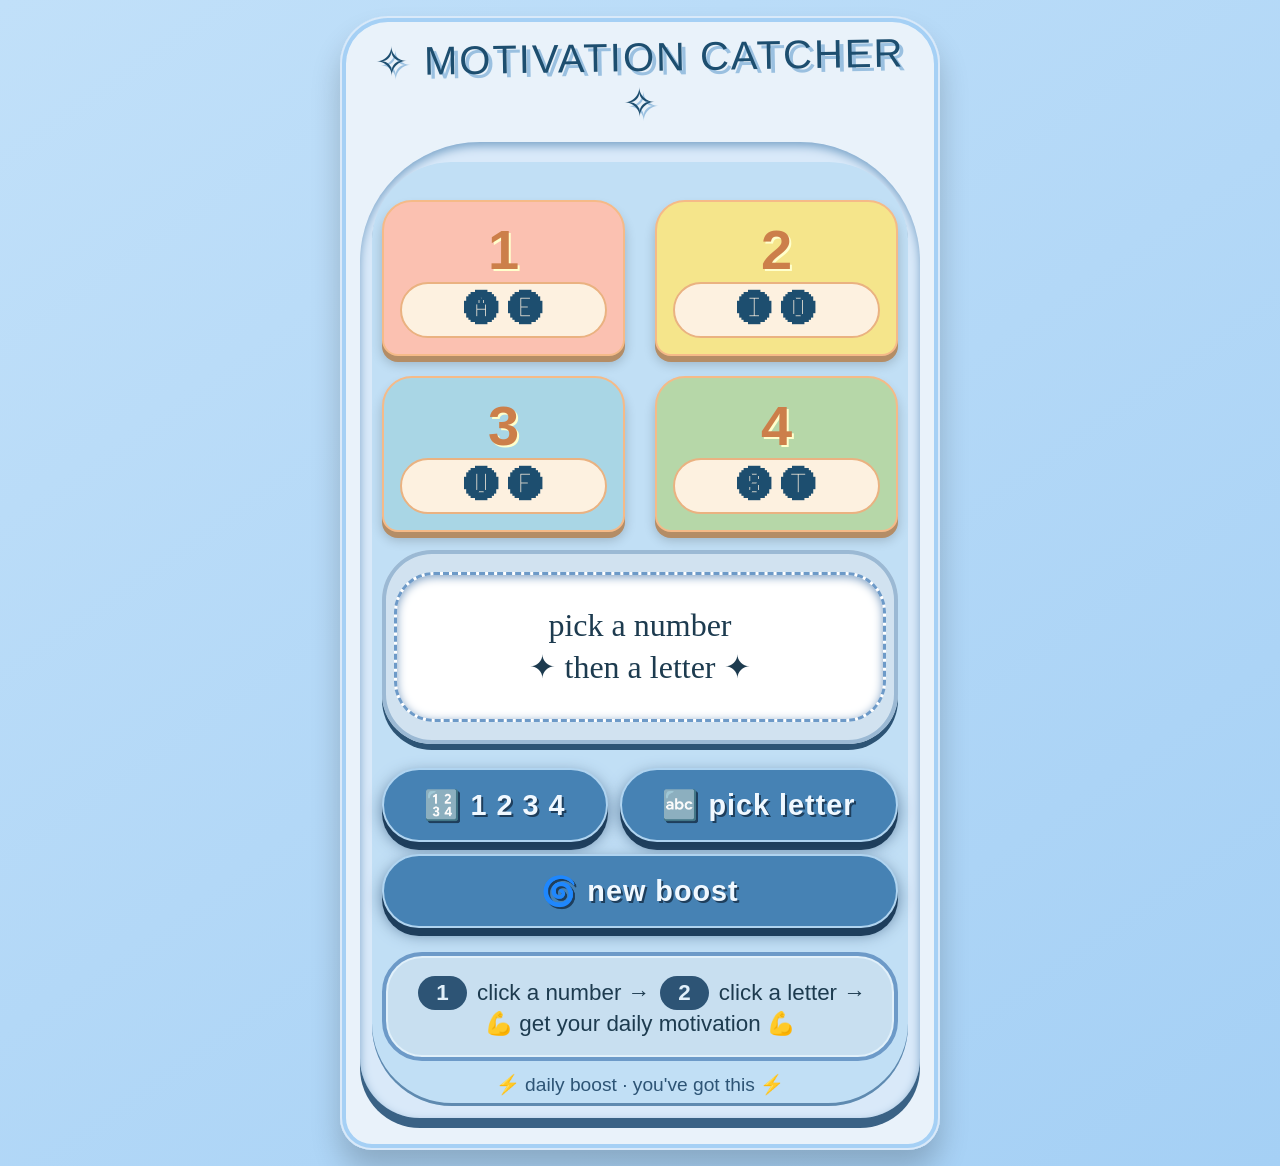
==== three/index.html @ 21572b83 "xx" ====
<!DOCTYPE html>
<html lang="en">
<head>
    <meta charset="UTF-8">
    <meta name="viewport" content="width=device-width, initial-scale=1.0">
    <title>motivation catcher · daily boost</title>
    <style>
        * {
            box-sizing: border-box;
            margin: 0;
            user-select: none;
        }

        body {
            background: linear-gradient(145deg, #c1e0f9 0%, #a5d0f5 100%);
            min-height: 100vh;
            display: flex;
            justify-content: center;
            align-items: center;
            font-family: 'Segoe UI', 'Comic Sans MS', 'Chalkboard SE', cursive, sans-serif;
            margin: 0;
            padding: 16px;
        }

        .game-container {
            background: #e9f2fa;
            border-radius: 48px 48px 32px 32px;
            box-shadow: 0 20px 30px rgba(0,0,0,0.2), inset 0 0 0 2px #d9e9f9, inset 0 0 0 6px #a5d0f5;
            padding: 28px 20px 32px 20px;
            max-width: 600px;
            width: 100%;
        }

        h1 {
            text-align: center;
            font-size: 2.5rem;
            font-weight: 500;
            letter-spacing: 2px;
            color: #1d4e6f;
            text-shadow: 4px 4px 0 #9ac0e0;
            margin-top: -10px;
            margin-bottom: 16px;
            word-break: break-word;
            transform: rotate(-1deg);
        }

        .fortune-paper {
            background: #d9e9f9;
            border-radius: 120px 120px 60px 60px;
            padding: 20px 12px 12px 12px;
            box-shadow: inset 0 4px 10px #7ca5c9, 0 10px 0 #3a6285;
        }

        .picker-zone {
            background: #c1dff5;
            border-radius: 80px;
            padding: 18px 10px 10px 10px;
            box-shadow: inset 0 -3px 0 #5f8ab0;
        }

        .fold-grid {
            display: flex;
            flex-wrap: wrap;
            justify-content: center;
            gap: 20px 30px;
            margin: 20px 0 18px;
        }

        .color-flap {
            background: #ffe7c4;
            border-radius: 30px 30px 16px 16px;
            padding: 20px 16px 16px;
            flex: 1 1 180px;
            min-width: 150px;
            box-shadow: 0 6px 0 #b48d66, 0 8px 12px rgba(0,0,0,0.2);
            transition: all 0.1s ease;
            border: 2px solid #f5ba88;
        }

        .flap-number {
            font-size: 3.5rem;
            line-height: 1;
            font-weight: 700;
            color: #cc7f4a;
            text-align: center;
            text-shadow: 2px 2px 0 #ffc;
            margin-bottom: 4px;
        }

        .flap-letters {
            display: flex;
            justify-content: center;
            gap: 16px;
            font-size: 2.2rem;
            font-weight: 600;
            color: #1d4e6f;
            background: #fdf1e0;
            border-radius: 60px;
            padding: 6px 10px;
            border: 2px solid #eab281;
        }

        .fortune-screen {
            background: #d1e2f0;
            border-radius: 50px;
            padding: 22px 12px;
            margin: 12px 0 24px;
            box-shadow: inset 0 0 0 4px #9bb9d4, 0 6px 0 #2d5475;
        }

        .fortune-message {
            background: white;
            font-size: 2rem;
            padding: 26px 16px;
            text-align: center;
            border-radius: 40px;
            color: #1d3b4f;
            box-shadow: inset 0 2px 10px #7c9ec2;
            border: 3px dashed #6d9ac8;
            word-break: break-word;
            min-height: 150px;
            display: flex;
            align-items: center;
            justify-content: center;
            line-height: 1.3;
            font-family: 'Kalam', 'Comic Sans MS', cursive;
        }

        .action-panel {
            display: flex;
            flex-wrap: wrap;
            justify-content: center;
            gap: 12px;
            margin: 16px 0 8px;
        }

        button {
            background: #4682b4;
            border: none;
            font-size: 1.8rem;
            font-weight: bold;
            padding: 18px 28px;
            border-radius: 60px;
            color: #f0f8ff;
            text-shadow: 2px 2px 0 #1e3e5c;
            box-shadow: 0 8px 0 #1e3e5c, 0 6px 16px #5f7f9f;
            cursor: pointer;
            transition: 0.06s linear;
            font-family: inherit;
            letter-spacing: 1px;
            flex: 1 1 auto;
            min-width: 160px;
            border: 2px solid #b0d4f0;
        }

        button:active {
            transform: translateY(6px);
            box-shadow: 0 2px 0 #1e3e5c, 0 6px 16px #5f7f9f;
        }

        .instructions {
            background: #c8dff0;
            border-radius: 40px;
            padding: 20px 16px;
            margin-top: 24px;
            font-size: 1.4rem;
            text-align: center;
            color: #1d3b4f;
            border: 4px solid #6d9ac8;
            box-shadow: inset 0 0 0 2px #e1f0fa;
        }

        .instructions span {
            background: #2d5475;
            color: #e1f0fa;
            padding: 4px 18px;
            border-radius: 60px;
            margin: 0 4px;
            font-weight: 600;
            display: inline-block;
        }

        .credit {
            text-align: center;
            margin-top: 12px;
            color: #2d5475;
            font-size: 1.2rem;
        }
    </style>
</head>
<body>
<div class="game-container">
    <h1>✧ MOTIVATION CATCHER ✧</h1>
    <div class="fortune-paper">
        <div class="picker-zone">
            <!-- the four coloured flaps -->
            <div class="fold-grid">
                <!-- flap 1 : red / north -->
                <div class="color-flap" style="background: #fbc1b1;">
                    <div class="flap-number">1</div>
                    <div class="flap-letters">🅐 🅔</div>
                </div>
                <!-- flap 2 : yellow / west -->
                <div class="color-flap" style="background: #f5e58b;">
                    <div class="flap-number">2</div>
                    <div class="flap-letters">🅘 🅞</div>
                </div>
                <!-- flap 3 : blue / south -->
                <div class="color-flap" style="background: #a9d6e5;">
                    <div class="flap-number">3</div>
                    <div class="flap-letters">🅤 🅕</div>
                </div>
                <!-- flap 4 : green / east -->
                <div class="color-flap" style="background: #b6d7a8;">
                    <div class="flap-number">4</div>
                    <div class="flap-letters">🅢 🅣</div>
                </div>
            </div>

            <!-- MOTIVATION DISPLAY -->
            <div class="fortune-screen">
                <div class="fortune-message" id="motivationText">
                    pick a number<br>✦ then a letter ✦
                </div>
            </div>

            <!-- BUTTON PANEL -->
            <div class="action-panel">
                <button id="chooseNumberBtn">🔢 1 2 3 4</button>
                <button id="chooseLetterBtn">🔤 pick letter</button>
                <button id="resetBtn">🌀 new boost</button>
            </div>

            <div class="instructions">
                <span>1</span> click a number → <span>2</span> click a letter →<br>
                💪 get your daily motivation 💪
            </div>
            <div class="credit">
                ⚡ daily boost · you've got this ⚡
            </div>
        </div>
    </div>
</div>

<script>
    (function() {
        // ----- MOTIVATIONAL QUOTES (eight powerful thoughts) -----
        const MOTIVATIONS = [
            "💪 YOU ARE STRONGER THAN YOU THINK 💪",
            "✨ TODAY IS FULL OF POSSIBILITIES ✨", 
            "🌟 BELIEVE YOU CAN AND YOU'RE HALFWAY THERE 🌟",
            "💖 YOU DESERVE GOOD THINGS TODAY 💖",
            "🌙 EVERY EXPERT WAS ONCE A BEGINNER 🌙",
            "⭐ YOUR POTENTIAL IS LIMITLESS ⭐",
            "🎉 PROGRESS > PERFECTION 🎉",
            "🍭 YOU ARE ENOUGH, JUST AS YOU ARE 🍭"
        ];

        // mapping flap number -> array of two letters
        const FLAP_LETTERS = {
            1: ['A', 'E'],
            2: ['I', 'O'],
            3: ['U', 'F'],
            4: ['S', 'T']
        };

        // ---------- state ----------
        let phase = 'number';            
        let selectedNumber = null;        
        let selectedLetter = null;        

        // DOM elements
        const motivationDiv = document.getElementById('motivationText');
        const numberBtn = document.getElementById('chooseNumberBtn');
        const letterBtn = document.getElementById('chooseLetterBtn');
        const resetBtn = document.getElementById('resetBtn');
        const flaps = document.querySelectorAll('.color-flap');

        // helper: clear any highlight from flaps
        function clearFlapHighlights() {
            flaps.forEach(flap => {
                flap.style.boxShadow = '0 6px 0 #b48d66, 0 8px 12px rgba(0,0,0,0.2)';
                flap.style.border = '2px solid #f5ba88';
            });
        }

        // highlight a specific flap by number
        function highlightFlap(number) {
            clearFlapHighlights();
            if (number >= 1 && number <= 4) {
                const target = flaps[number - 1];
                target.style.boxShadow = '0 0 0 4px #fdb, 0 6px 0 #b48d66, 0 8px 12px black';
                target.style.border = '3px solid #ff7f4f';
            }
        }

        // reset entire game
        function resetGame() {
            phase = 'number';
            selectedNumber = null;
            selectedLetter = null;
            clearFlapHighlights();
            motivationDiv.innerHTML = 'pick a number<br>✦ then a letter ✦';
        }

        // call when number is chosen
        function chooseNumber(num) {
            if (num < 1 || num > 4) return;
            selectedNumber = num;
            selectedLetter = null;
            phase = 'letter';
            highlightFlap(num);
            motivationDiv.innerHTML = `number ${num} · now pick a letter<br>➥ ${FLAP_LETTERS[num][0]}  or  ${FLAP_LETTERS[num][1]}`;
        }

        // pick a letter and show motivation
        function pickLetter(letter) {
            if (phase !== 'letter') {
                motivationDiv.innerHTML = 'first pick a number (click 1️⃣2️⃣3️⃣4️⃣)';
                return false;
            }
            if (selectedNumber === null) {
                phase = 'number';
                motivationDiv.innerHTML = 'pick a number first';
                return false;
            }

            const validLetters = FLAP_LETTERS[selectedNumber];
            if (!validLetters.includes(letter)) {
                motivationDiv.innerHTML = `🤔 pick ${validLetters[0]} or ${validLetters[1]}`;
                return false;
            }

            // valid letter chosen
            selectedLetter = letter;

            // generate motivation based on number + letter
            let letterIndex = (validLetters[0] === letter) ? 0 : 1;
            let motivationIdx = (selectedNumber - 1) * 2 + letterIndex;

            const finalMotivation = MOTIVATIONS[motivationIdx];

            // display motivation
            motivationDiv.innerHTML = `💫 ${finalMotivation} 💫`;
            phase = 'reveal';
            highlightFlap(selectedNumber);
            return true;
        }

        // number button - cycles through numbers
        numberBtn.addEventListener('click', () => {
            let nextNum;
            if (selectedNumber === null) {
                nextNum = 1;
            } else {
                nextNum = (selectedNumber % 4) + 1;
            }
            chooseNumber(nextNum);
        });

        // letter button - cycles through the two letters
        letterBtn.addEventListener('click', () => {
            if (phase !== 'letter' || selectedNumber === null) {
                motivationDiv.innerHTML = '❗ first choose a number (click 1️⃣2️⃣3️⃣4️⃣)';
                return;
            }

            const letters = FLAP_LETTERS[selectedNumber];
            
            if (phase === 'letter' && selectedLetter === null) {
                // pick first letter
                pickLetter(letters[0]);
            } 
            else if (phase === 'letter' && selectedLetter !== null) {
                // toggle between the two letters
                let nextLetter = (selectedLetter === letters[0]) ? letters[1] : letters[0];
                pickLetter(nextLetter);
            } 
            else if (phase === 'reveal') {
                // go back to letter phase with same number
                if (selectedNumber) {
                    phase = 'letter';
                    selectedLetter = null;
                    highlightFlap(selectedNumber);
                    motivationDiv.innerHTML = `number ${selectedNumber} · pick letter → ${FLAP_LETTERS[selectedNumber][0]} or ${FLAP_LETTERS[selectedNumber][1]}`;
                } else {
                    resetGame();
                }
            }
        });

        // reset button
        resetBtn.addEventListener('click', resetGame);

        // click on flap to choose number
        flaps.forEach((flap, index) => {
            flap.addEventListener('click', () => {
                const num = index + 1;
                chooseNumber(num);
            });
        });

        // initialize
        resetGame();
    })();
</script>
</body>
</html>
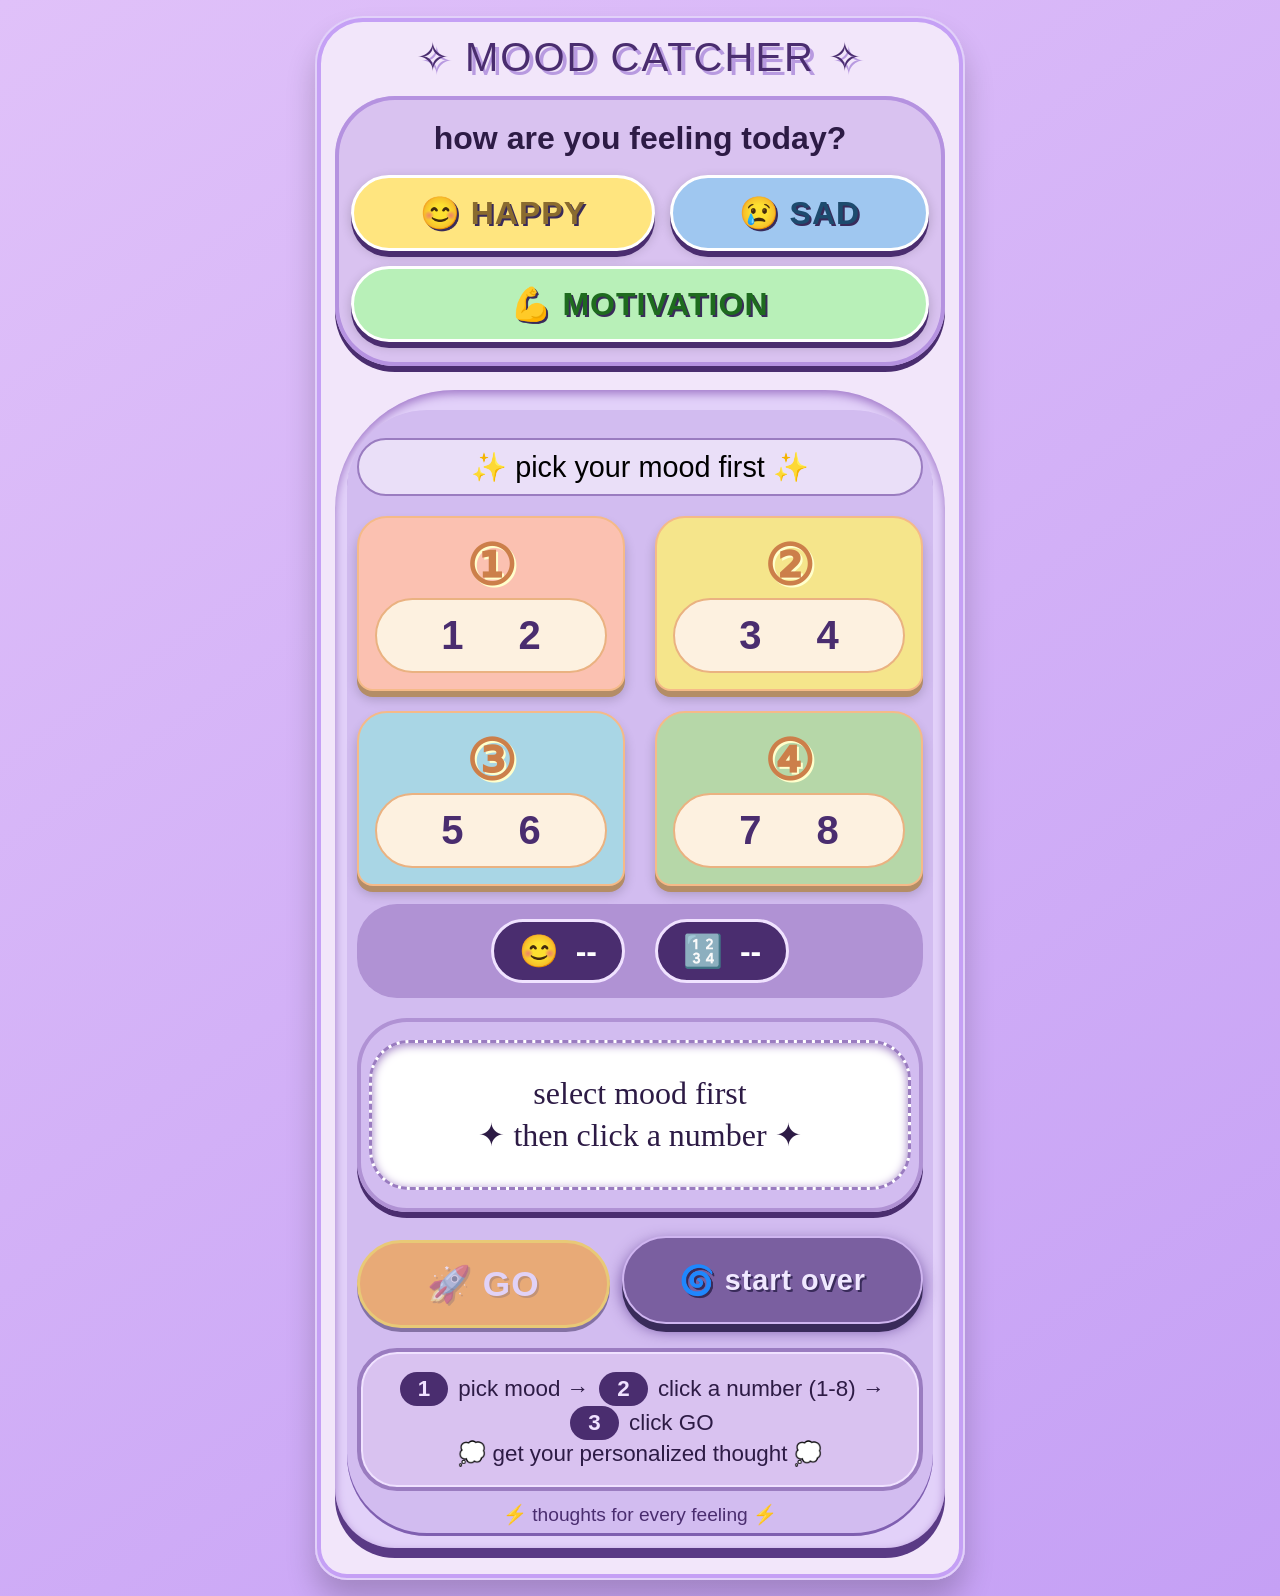
==== commit f1ac3137: "xxx" ====
--- a/three/index.html
+++ b/three/index.html
@@ -3,7 +3,7 @@
 <head>
     <meta charset="UTF-8">
     <meta name="viewport" content="width=device-width, initial-scale=1.0">
-    <title>motivation catcher · daily boost</title>
+    <title>mood catcher · thoughts for every feeling</title>
     <style>
         * {
             box-sizing: border-box;
@@ -12,7 +12,7 @@
         }
 
         body {
-            background: linear-gradient(145deg, #c1e0f9 0%, #a5d0f5 100%);
+            background: linear-gradient(145deg, #e0c1f9 0%, #c5a0f5 100%);
             min-height: 100vh;
             display: flex;
             justify-content: center;
@@ -23,11 +23,11 @@
         }
 
         .game-container {
-            background: #e9f2fa;
+            background: #f2e6fa;
             border-radius: 48px 48px 32px 32px;
-            box-shadow: 0 20px 30px rgba(0,0,0,0.2), inset 0 0 0 2px #d9e9f9, inset 0 0 0 6px #a5d0f5;
+            box-shadow: 0 20px 30px rgba(0,0,0,0.2), inset 0 0 0 2px #e2d1f9, inset 0 0 0 6px #c5a0f5;
             padding: 28px 20px 32px 20px;
-            max-width: 600px;
+            max-width: 650px;
             width: 100%;
         }
 
@@ -36,26 +36,82 @@
             font-size: 2.5rem;
             font-weight: 500;
             letter-spacing: 2px;
-            color: #1d4e6f;
-            text-shadow: 4px 4px 0 #9ac0e0;
+            color: #4a2d6f;
+            text-shadow: 4px 4px 0 #b89ae0;
             margin-top: -10px;
             margin-bottom: 16px;
             word-break: break-word;
-            transform: rotate(-1deg);
+        }
+
+        /* MOOD SELECTOR */
+        .mood-selector {
+            background: #d9c2f0;
+            border-radius: 60px;
+            padding: 24px 16px;
+            margin-bottom: 24px;
+            box-shadow: inset 0 0 0 4px #b592e0, 0 6px 0 #4a2d6f;
+        }
+
+        .mood-title {
+            font-size: 2rem;
+            text-align: center;
+            color: #2d1b45;
+            margin-bottom: 18px;
+            font-weight: 600;
+        }
+
+        .mood-buttons {
+            display: flex;
+            flex-wrap: wrap;
+            justify-content: center;
+            gap: 15px;
+        }
+
+        .mood-btn {
+            font-size: 2rem;
+            padding: 16px 28px;
+            border-radius: 60px;
+            border: none;
+            font-weight: bold;
+            cursor: pointer;
+            transition: 0.1s ease;
+            box-shadow: 0 6px 0 #4a2d6f, 0 4px 12px rgba(0,0,0,0.2);
+            flex: 1 1 auto;
+            min-width: 150px;
+            border: 3px solid white;
+        }
+
+        .mood-btn.active {
+            transform: translateY(4px);
+            box-shadow: 0 2px 0 #4a2d6f, 0 4px 12px rgba(0,0,0,0.2);
+            border: 3px solid gold;
+        }
+
+        #moodHappy {
+            background: #ffe57f;
+            color: #8a6b2f;
+        }
+        #moodSad {
+            background: #9fc7f0;
+            color: #1d4b6e;
+        }
+        #moodMotivation {
+            background: #b8f0b8;
+            color: #1e6b1e;
         }
 
         .fortune-paper {
-            background: #d9e9f9;
+            background: #e2d1f9;
             border-radius: 120px 120px 60px 60px;
             padding: 20px 12px 12px 12px;
-            box-shadow: inset 0 4px 10px #7ca5c9, 0 10px 0 #3a6285;
+            box-shadow: inset 0 4px 10px #a27ac9, 0 10px 0 #5a3a85;
         }
 
         .picker-zone {
-            background: #c1dff5;
+            background: #d2bcf0;
             border-radius: 80px;
             padding: 18px 10px 10px 10px;
-            box-shadow: inset 0 -3px 0 #5f8ab0;
+            box-shadow: inset 0 -3px 0 #7f5fb0;
         }
 
         .fold-grid {
@@ -75,6 +131,7 @@
             box-shadow: 0 6px 0 #b48d66, 0 8px 12px rgba(0,0,0,0.2);
             transition: all 0.1s ease;
             border: 2px solid #f5ba88;
+            cursor: pointer;
         }
 
         .flap-number {
@@ -87,36 +144,82 @@
             margin-bottom: 4px;
         }
 
-        .flap-letters {
+        .flap-numbers {
             display: flex;
             justify-content: center;
-            gap: 16px;
-            font-size: 2.2rem;
-            font-weight: 600;
-            color: #1d4e6f;
+            gap: 25px;
+            font-size: 2.5rem;
+            font-weight: 700;
+            color: #4a2d6f;
             background: #fdf1e0;
             border-radius: 60px;
-            padding: 6px 10px;
+            padding: 8px 16px;
             border: 2px solid #eab281;
-        }
-
-        .fortune-screen {
-            background: #d1e2f0;
+            cursor: pointer;
+        }
+
+        .flap-numbers span {
+            cursor: pointer;
+            padding: 5px 15px;
+            border-radius: 40px;
+            transition: 0.1s ease;
+        }
+
+        .flap-numbers span:hover {
+            background: #ffd966;
+            transform: scale(1.1);
+        }
+
+        .flap-numbers span.selected {
+            background: gold;
+            box-shadow: 0 0 0 3px #ff7f4f;
+        }
+
+        .selection-display {
+            background: #b092d4;
+            border-radius: 40px;
+            padding: 15px;
+            margin: 10px 0 20px;
+            display: flex;
+            justify-content: center;
+            gap: 30px;
+            font-size: 2rem;
+            color: white;
+            text-shadow: 2px 2px 0 #4a2d6f;
+            font-weight: bold;
+        }
+
+        .selection-item {
+            background: #4a2d6f;
+            padding: 10px 25px;
+            border-radius: 40px;
+            min-width: 120px;
+            text-align: center;
+            border: 3px solid #f0e2ff;
+        }
+
+        .selection-item span {
+            color: gold;
+            margin-right: 8px;
+        }
+
+        .message-screen {
+            background: #d2bcf0;
             border-radius: 50px;
             padding: 22px 12px;
             margin: 12px 0 24px;
-            box-shadow: inset 0 0 0 4px #9bb9d4, 0 6px 0 #2d5475;
-        }
-
-        .fortune-message {
+            box-shadow: inset 0 0 0 4px #b092d4, 0 6px 0 #4a2d6f;
+        }
+
+        .message-display {
             background: white;
             font-size: 2rem;
             padding: 26px 16px;
             text-align: center;
             border-radius: 40px;
-            color: #1d3b4f;
-            box-shadow: inset 0 2px 10px #7c9ec2;
-            border: 3px dashed #6d9ac8;
+            color: #2d1b45;
+            box-shadow: inset 0 2px 10px #9c7ac2;
+            border: 3px dashed #9a7cc0;
             word-break: break-word;
             min-height: 150px;
             display: flex;
@@ -135,44 +238,76 @@
         }
 
         button {
-            background: #4682b4;
+            background: #7a5fa0;
             border: none;
             font-size: 1.8rem;
             font-weight: bold;
             padding: 18px 28px;
             border-radius: 60px;
-            color: #f0f8ff;
-            text-shadow: 2px 2px 0 #1e3e5c;
-            box-shadow: 0 8px 0 #1e3e5c, 0 6px 16px #5f7f9f;
+            color: #f0e8ff;
+            text-shadow: 2px 2px 0 #392b5a;
+            box-shadow: 0 8px 0 #392b5a, 0 6px 16px #6f4f9f;
             cursor: pointer;
             transition: 0.06s linear;
             font-family: inherit;
             letter-spacing: 1px;
             flex: 1 1 auto;
             min-width: 160px;
-            border: 2px solid #b0d4f0;
+            border: 2px solid #cfb5f0;
         }
 
         button:active {
             transform: translateY(6px);
-            box-shadow: 0 2px 0 #1e3e5c, 0 6px 16px #5f7f9f;
+            box-shadow: 0 2px 0 #392b5a, 0 6px 16px #6f4f9f;
+        }
+
+        button:disabled {
+            opacity: 0.5;
+            transform: translateY(4px);
+            box-shadow: 0 4px 0 #392b5a;
+            cursor: not-allowed;
+        }
+
+        .go-button {
+            background: #ff9900;
+            text-shadow: 2px 2px 0 #b36b00;
+            box-shadow: 0 8px 0 #b36b00, 0 6px 16px #ffb347;
+            font-size: 2.2rem;
+            padding: 20px 40px;
+            min-width: 200px;
+            border: 3px solid gold;
+        }
+
+        .go-button:active {
+            transform: translateY(6px);
+            box-shadow: 0 2px 0 #b36b00, 0 6px 16px #ffb347;
+        }
+
+        .go-button.ready {
+            animation: pulse 1.5s infinite;
+        }
+
+        @keyframes pulse {
+            0% { transform: scale(1); }
+            50% { transform: scale(1.05); background: #ffb347; }
+            100% { transform: scale(1); }
         }
 
         .instructions {
-            background: #c8dff0;
+            background: #d9c2f0;
             border-radius: 40px;
             padding: 20px 16px;
             margin-top: 24px;
             font-size: 1.4rem;
             text-align: center;
-            color: #1d3b4f;
-            border: 4px solid #6d9ac8;
-            box-shadow: inset 0 0 0 2px #e1f0fa;
+            color: #2d1b45;
+            border: 4px solid #9a7cc0;
+            box-shadow: inset 0 0 0 2px #f0e2ff;
         }
 
         .instructions span {
-            background: #2d5475;
-            color: #e1f0fa;
+            background: #4a2d6f;
+            color: #f0e2ff;
             padding: 4px 18px;
             border-radius: 60px;
             margin: 0 4px;
@@ -183,60 +318,101 @@
         .credit {
             text-align: center;
             margin-top: 12px;
-            color: #2d5475;
+            color: #4a2d6f;
             font-size: 1.2rem;
+        }
+
+        .mood-indicator {
+            font-size: 1.8rem;
+            text-align: center;
+            margin: 10px 0;
+            padding: 10px;
+            background: #ffffff88;
+            border-radius: 40px;
+            border: 2px solid #9a7cc0;
         }
     </style>
 </head>
 <body>
 <div class="game-container">
-    <h1>✧ MOTIVATION CATCHER ✧</h1>
+    <h1>✧ MOOD CATCHER ✧</h1>
+    
+    <!-- MOOD SELECTOR SECTION -->
+    <div class="mood-selector">
+        <div class="mood-title">how are you feeling today?</div>
+        <div class="mood-buttons">
+            <button class="mood-btn" id="moodHappy">😊 HAPPY</button>
+            <button class="mood-btn" id="moodSad">😢 SAD</button>
+            <button class="mood-btn" id="moodMotivation">💪 MOTIVATION</button>
+        </div>
+    </div>
+
     <div class="fortune-paper">
         <div class="picker-zone">
-            <!-- the four coloured flaps -->
+            <!-- mood indicator -->
+            <div class="mood-indicator" id="moodDisplay">✨ pick your mood first ✨</div>
+
+            <!-- the four coloured flaps with numbers 1-8 (clickable) -->
             <div class="fold-grid">
-                <!-- flap 1 : red / north -->
-                <div class="color-flap" style="background: #fbc1b1;">
-                    <div class="flap-number">1</div>
-                    <div class="flap-letters">🅐 🅔</div>
+                <!-- flap 1 : red - numbers 1,2 -->
+                <div class="color-flap" style="background: #fbc1b1;" data-flap="1">
+                    <div class="flap-number">①</div>
+                    <div class="flap-numbers">
+                        <span data-number="1">1</span>
+                        <span data-number="2">2</span>
+                    </div>
                 </div>
-                <!-- flap 2 : yellow / west -->
-                <div class="color-flap" style="background: #f5e58b;">
-                    <div class="flap-number">2</div>
-                    <div class="flap-letters">🅘 🅞</div>
+                <!-- flap 2 : yellow - numbers 3,4 -->
+                <div class="color-flap" style="background: #f5e58b;" data-flap="2">
+                    <div class="flap-number">②</div>
+                    <div class="flap-numbers">
+                        <span data-number="3">3</span>
+                        <span data-number="4">4</span>
+                    </div>
                 </div>
-                <!-- flap 3 : blue / south -->
-                <div class="color-flap" style="background: #a9d6e5;">
-                    <div class="flap-number">3</div>
-                    <div class="flap-letters">🅤 🅕</div>
+                <!-- flap 3 : blue - numbers 5,6 -->
+                <div class="color-flap" style="background: #a9d6e5;" data-flap="3">
+                    <div class="flap-number">③</div>
+                    <div class="flap-numbers">
+                        <span data-number="5">5</span>
+                        <span data-number="6">6</span>
+                    </div>
                 </div>
-                <!-- flap 4 : green / east -->
-                <div class="color-flap" style="background: #b6d7a8;">
-                    <div class="flap-number">4</div>
-                    <div class="flap-letters">🅢 🅣</div>
+                <!-- flap 4 : green - numbers 7,8 -->
+                <div class="color-flap" style="background: #b6d7a8;" data-flap="4">
+                    <div class="flap-number">④</div>
+                    <div class="flap-numbers">
+                        <span data-number="7">7</span>
+                        <span data-number="8">8</span>
+                    </div>
                 </div>
             </div>
 
-            <!-- MOTIVATION DISPLAY -->
-            <div class="fortune-screen">
-                <div class="fortune-message" id="motivationText">
-                    pick a number<br>✦ then a letter ✦
+            <!-- SELECTION DISPLAY -->
+            <div class="selection-display">
+                <div class="selection-item" id="displayMood"><span>😊</span> -- </div>
+                <div class="selection-item" id="displayNumber"><span>🔢</span> -- </div>
+            </div>
+
+            <!-- MESSAGE DISPLAY -->
+            <div class="message-screen">
+                <div class="message-display" id="messageText">
+                    select mood first<br>✦ then click a number ✦
                 </div>
             </div>
 
             <!-- BUTTON PANEL -->
             <div class="action-panel">
-                <button id="chooseNumberBtn">🔢 1 2 3 4</button>
-                <button id="chooseLetterBtn">🔤 pick letter</button>
-                <button id="resetBtn">🌀 new boost</button>
+                <button id="goBtn" class="go-button" disabled>🚀 GO</button>
+                <button id="resetBtn">🌀 start over</button>
             </div>
 
             <div class="instructions">
-                <span>1</span> click a number → <span>2</span> click a letter →<br>
-                💪 get your daily motivation 💪
+                <span>1</span> pick mood → <span>2</span> click a number (1-8) → <span>3</span> click GO<br>
+                💭 get your personalized thought 💭
             </div>
             <div class="credit">
-                ⚡ daily boost · you've got this ⚡
+                ⚡ thoughts for every feeling ⚡
             </div>
         </div>
     </div>
@@ -244,161 +420,253 @@
 
 <script>
     (function() {
-        // ----- MOTIVATIONAL QUOTES (eight powerful thoughts) -----
-        const MOTIVATIONS = [
-            "💪 YOU ARE STRONGER THAN YOU THINK 💪",
-            "✨ TODAY IS FULL OF POSSIBILITIES ✨", 
-            "🌟 BELIEVE YOU CAN AND YOU'RE HALFWAY THERE 🌟",
-            "💖 YOU DESERVE GOOD THINGS TODAY 💖",
-            "🌙 EVERY EXPERT WAS ONCE A BEGINNER 🌙",
-            "⭐ YOUR POTENTIAL IS LIMITLESS ⭐",
-            "🎉 PROGRESS > PERFECTION 🎉",
-            "🍭 YOU ARE ENOUGH, JUST AS YOU ARE 🍭"
-        ];
-
-        // mapping flap number -> array of two letters
-        const FLAP_LETTERS = {
-            1: ['A', 'E'],
-            2: ['I', 'O'],
-            3: ['U', 'F'],
-            4: ['S', 'T']
+        // ----- MESSAGES FOR EACH MOOD (8 per mood) -----
+        const MESSAGES = {
+            happy: [
+                "😊 YOUR SMILE BRIGHTENS SOMEONE'S DAY",
+                "✨ THIS HAPPINESS? YOU DESERVE IT ALL",
+                "🌟 TODAY IS YOUR DAY - ENJOY EVERY MOMENT",
+                "💖 SPREAD YOUR JOY, IT'S CONTAGIOUS",
+                "🌙 HAPPY VIBES ATTRACT GOOD THINGS",
+                "⭐ YOUR ENERGY IS MAGNETIC TODAY",
+                "🎉 CELEBRATE THE LITTLE WINS",
+                "🍭 LIFE IS GOOD AND YOU ARE TOO"
+            ],
+            sad: [
+                "💙 IT'S OKAY NOT TO BE OKAY",
+                "🌧️ STORMS DON'T LAST FOREVER",
+                "🌸 THIS FEELING WILL PASS, BE GENTLE WITH YOURSELF",
+                "🤗 YOU ARE LOVED, EVEN WHEN IT'S HARD TO FEEL IT",
+                "🌙 REST IF YOU MUST, BUT DON'T YOU QUIT",
+                "💫 EVEN THE DARKEST NIGHT ENDS WITH SUNRISE",
+                "🧸 BE KIND TO YOUR HEART TODAY",
+                "💕 YOU'VE MADE IT THROUGH 100% OF YOUR BAD DAYS"
+            ],
+            motivation: [
+                "💪 YOU ARE STRONGER THAN YOU THINK",
+                "🚀 DREAM BIG, THEN MAKE IT HAPPEN",
+                "⚡ YOUR POTENTIAL IS LIMITLESS",
+                "🎯 EVERY EXPERT WAS ONCE A BEGINNER",
+                "🌟 BELIEVE YOU CAN AND YOU'RE HALFWAY THERE",
+                "🔥 PROGRESS, NOT PERFECTION",
+                "💫 YOU'VE GOT THE POWER TO CHANGE YOUR STORY",
+                "🌈 TODAY'S EFFORT = TOMORROW'S SUCCESS"
+            ]
         };
 
         // ---------- state ----------
-        let phase = 'number';            
-        let selectedNumber = null;        
-        let selectedLetter = null;        
+        let currentMood = null;          // 'happy', 'sad', 'motivation'
+        let selectedNumber = null;        // 1-8
+        let readyForGo = false;
 
         // DOM elements
-        const motivationDiv = document.getElementById('motivationText');
-        const numberBtn = document.getElementById('chooseNumberBtn');
-        const letterBtn = document.getElementById('chooseLetterBtn');
+        const messageDiv = document.getElementById('messageText');
+        const moodDisplay = document.getElementById('moodDisplay');
+        const displayMood = document.getElementById('displayMood');
+        const displayNumber = document.getElementById('displayNumber');
+        const goBtn = document.getElementById('goBtn');
         const resetBtn = document.getElementById('resetBtn');
+        const moodHappy = document.getElementById('moodHappy');
+        const moodSad = document.getElementById('moodSad');
+        const moodMotivation = document.getElementById('moodMotivation');
+        const numberSpans = document.querySelectorAll('.flap-numbers span');
         const flaps = document.querySelectorAll('.color-flap');
-
-        // helper: clear any highlight from flaps
-        function clearFlapHighlights() {
+        const moodBtns = [moodHappy, moodSad, moodMotivation];
+
+        // helper: clear all selections
+        function clearAllSelections() {
+            // remove selected class from all numbers
+            numberSpans.forEach(span => {
+                span.classList.remove('selected');
+            });
+            
+            // remove highlight from all flaps
             flaps.forEach(flap => {
                 flap.style.boxShadow = '0 6px 0 #b48d66, 0 8px 12px rgba(0,0,0,0.2)';
                 flap.style.border = '2px solid #f5ba88';
             });
         }
 
-        // highlight a specific flap by number
-        function highlightFlap(number) {
-            clearFlapHighlights();
-            if (number >= 1 && number <= 4) {
-                const target = flaps[number - 1];
-                target.style.boxShadow = '0 0 0 4px #fdb, 0 6px 0 #b48d66, 0 8px 12px black';
-                target.style.border = '3px solid #ff7f4f';
+        // highlight the flap containing a number
+        function highlightFlapForNumber(number) {
+            // first clear all flap highlights
+            flaps.forEach(flap => {
+                flap.style.boxShadow = '0 6px 0 #b48d66, 0 8px 12px rgba(0,0,0,0.2)';
+                flap.style.border = '2px solid #f5ba88';
+            });
+            
+            // determine which flap contains this number
+            let flapNum;
+            if (number <= 2) flapNum = 1;
+            else if (number <= 4) flapNum = 2;
+            else if (number <= 6) flapNum = 3;
+            else flapNum = 4;
+            
+            // highlight that flap
+            const targetFlap = document.querySelector(`.color-flap[data-flap="${flapNum}"]`);
+            if (targetFlap) {
+                targetFlap.style.boxShadow = '0 0 0 4px #fdb, 0 6px 0 #b48d66, 0 8px 12px black';
+                targetFlap.style.border = '3px solid #ff7f4f';
+            }
+        }
+
+        // remove active class from all mood buttons
+        function clearMoodActive() {
+            moodBtns.forEach(btn => {
+                btn.classList.remove('active');
+            });
+        }
+
+        // update selection display
+        function updateSelectionDisplay() {
+            if (currentMood) {
+                const moodEmoji = currentMood === 'happy' ? '😊' : currentMood === 'sad' ? '😢' : '💪';
+                const moodName = currentMood === 'happy' ? 'HAPPY' : currentMood === 'sad' ? 'SAD' : 'MOTIVATION';
+                displayMood.innerHTML = `<span>${moodEmoji}</span> ${moodName}`;
+            } else {
+                displayMood.innerHTML = `<span>😊</span> --`;
+            }
+            
+            if (selectedNumber) {
+                displayNumber.innerHTML = `<span>🔢</span> ${selectedNumber}`;
+            } else {
+                displayNumber.innerHTML = `<span>🔢</span> --`;
+            }
+        }
+
+        // set mood
+        function setMood(mood) {
+            currentMood = mood;
+            clearMoodActive();
+            
+            // highlight selected mood button
+            if (mood === 'happy') moodHappy.classList.add('active');
+            if (mood === 'sad') moodSad.classList.add('active');
+            if (mood === 'motivation') moodMotivation.classList.add('active');
+            
+            // update mood display
+            const moodEmoji = mood === 'happy' ? '😊' : mood === 'sad' ? '😢' : '💪';
+            const moodName = mood === 'happy' ? 'HAPPY' : mood === 'sad' ? 'SAD' : 'MOTIVATION';
+            moodDisplay.innerHTML = `${moodEmoji} mood: ${moodName} ${moodEmoji}`;
+            
+            updateSelectionDisplay();
+            
+            // check if ready for GO
+            checkReadyForGo();
+            
+            messageDiv.innerHTML = `mood set! now click a number (1-8)`;
+        }
+
+        // select a number
+        function selectNumber(number) {
+            // clear previous number selection
+            numberSpans.forEach(span => {
+                span.classList.remove('selected');
+            });
+            
+            // highlight the clicked number
+            const selectedSpan = Array.from(numberSpans).find(span => parseInt(span.dataset.number) === number);
+            if (selectedSpan) {
+                selectedSpan.classList.add('selected');
+            }
+            
+            selectedNumber = number;
+            highlightFlapForNumber(number);
+            updateSelectionDisplay();
+            
+            // check if ready for GO
+            checkReadyForGo();
+            
+            messageDiv.innerHTML = `number ${number} selected! click GO 🚀`;
+        }
+
+        // check if both mood and number are selected
+        function checkReadyForGo() {
+            if (currentMood && selectedNumber) {
+                goBtn.disabled = false;
+                goBtn.classList.add('ready');
+            } else {
+                goBtn.disabled = true;
+                goBtn.classList.remove('ready');
             }
         }
 
         // reset entire game
         function resetGame() {
-            phase = 'number';
+            currentMood = null;
             selectedNumber = null;
-            selectedLetter = null;
-            clearFlapHighlights();
-            motivationDiv.innerHTML = 'pick a number<br>✦ then a letter ✦';
-        }
-
-        // call when number is chosen
-        function chooseNumber(num) {
-            if (num < 1 || num > 4) return;
-            selectedNumber = num;
-            selectedLetter = null;
-            phase = 'letter';
-            highlightFlap(num);
-            motivationDiv.innerHTML = `number ${num} · now pick a letter<br>➥ ${FLAP_LETTERS[num][0]}  or  ${FLAP_LETTERS[num][1]}`;
-        }
-
-        // pick a letter and show motivation
-        function pickLetter(letter) {
-            if (phase !== 'letter') {
-                motivationDiv.innerHTML = 'first pick a number (click 1️⃣2️⃣3️⃣4️⃣)';
-                return false;
-            }
-            if (selectedNumber === null) {
-                phase = 'number';
-                motivationDiv.innerHTML = 'pick a number first';
-                return false;
-            }
-
-            const validLetters = FLAP_LETTERS[selectedNumber];
-            if (!validLetters.includes(letter)) {
-                motivationDiv.innerHTML = `🤔 pick ${validLetters[0]} or ${validLetters[1]}`;
-                return false;
-            }
-
-            // valid letter chosen
-            selectedLetter = letter;
-
-            // generate motivation based on number + letter
-            let letterIndex = (validLetters[0] === letter) ? 0 : 1;
-            let motivationIdx = (selectedNumber - 1) * 2 + letterIndex;
-
-            const finalMotivation = MOTIVATIONS[motivationIdx];
-
-            // display motivation
-            motivationDiv.innerHTML = `💫 ${finalMotivation} 💫`;
-            phase = 'reveal';
-            highlightFlap(selectedNumber);
-            return true;
-        }
-
-        // number button - cycles through numbers
-        numberBtn.addEventListener('click', () => {
-            let nextNum;
-            if (selectedNumber === null) {
-                nextNum = 1;
-            } else {
-                nextNum = (selectedNumber % 4) + 1;
-            }
-            chooseNumber(nextNum);
-        });
-
-        // letter button - cycles through the two letters
-        letterBtn.addEventListener('click', () => {
-            if (phase !== 'letter' || selectedNumber === null) {
-                motivationDiv.innerHTML = '❗ first choose a number (click 1️⃣2️⃣3️⃣4️⃣)';
+            clearMoodActive();
+            clearAllSelections();
+            goBtn.disabled = true;
+            goBtn.classList.remove('ready');
+            moodDisplay.innerHTML = '✨ pick your mood first ✨';
+            updateSelectionDisplay();
+            messageDiv.innerHTML = 'select mood first<br>✦ then click a number ✦';
+        }
+
+        // GO button - reveal the message
+        function revealMessage() {
+            if (!currentMood || !selectedNumber) {
+                messageDiv.innerHTML = '❗ please select mood and a number first';
                 return;
             }
 
-            const letters = FLAP_LETTERS[selectedNumber];
-            
-            if (phase === 'letter' && selectedLetter === null) {
-                // pick first letter
-                pickLetter(letters[0]);
-            } 
-            else if (phase === 'letter' && selectedLetter !== null) {
-                // toggle between the two letters
-                let nextLetter = (selectedLetter === letters[0]) ? letters[1] : letters[0];
-                pickLetter(nextLetter);
-            } 
-            else if (phase === 'reveal') {
-                // go back to letter phase with same number
-                if (selectedNumber) {
-                    phase = 'letter';
-                    selectedLetter = null;
-                    highlightFlap(selectedNumber);
-                    motivationDiv.innerHTML = `number ${selectedNumber} · pick letter → ${FLAP_LETTERS[selectedNumber][0]} or ${FLAP_LETTERS[selectedNumber][1]}`;
-                } else {
-                    resetGame();
+            // generate message based on mood + number
+            let messageIdx = selectedNumber - 1;
+            const finalMessage = MESSAGES[currentMood][messageIdx];
+
+            // add appropriate emoji based on mood
+            const moodEmoji = currentMood === 'happy' ? '😊' : currentMood === 'sad' ? '💙' : '💪';
+            
+            // display message
+            messageDiv.innerHTML = `${moodEmoji} ${finalMessage} ${moodEmoji}`;
+        }
+
+        // MOOD BUTTONS
+        moodHappy.addEventListener('click', () => setMood('happy'));
+        moodSad.addEventListener('click', () => setMood('sad'));
+        moodMotivation.addEventListener('click', () => setMood('motivation'));
+
+        // NUMBER CLICK - directly on the numbers
+        numberSpans.forEach(span => {
+            span.addEventListener('click', (e) => {
+                e.stopPropagation(); // prevent triggering flap click
+                if (!currentMood) {
+                    messageDiv.innerHTML = '❗ select your mood first!';
+                    return;
                 }
-            }
+                const number = parseInt(span.dataset.number);
+                selectNumber(number);
+            });
         });
+
+        // clicking on flap (background) - just for convenience, but we'll make it select the first number on that flap
+        flaps.forEach(flap => {
+            flap.addEventListener('click', (e) => {
+                // if the click was on the flap background (not on a number span)
+                if (!e.target.matches('.flap-numbers span')) {
+                    if (!currentMood) {
+                        messageDiv.innerHTML = '❗ select your mood first!';
+                        return;
+                    }
+                    // get the first number from this flap
+                    const flapNum = parseInt(flap.dataset.flap);
+                    let firstNumber;
+                    if (flapNum === 1) firstNumber = 1;
+                    else if (flapNum === 2) firstNumber = 3;
+                    else if (flapNum === 3) firstNumber = 5;
+                    else firstNumber = 7;
+                    
+                    selectNumber(firstNumber);
+                }
+            });
+        });
+
+        // GO button
+        goBtn.addEventListener('click', revealMessage);
 
         // reset button
         resetBtn.addEventListener('click', resetGame);
-
-        // click on flap to choose number
-        flaps.forEach((flap, index) => {
-            flap.addEventListener('click', () => {
-                const num = index + 1;
-                chooseNumber(num);
-            });
-        });
 
         // initialize
         resetGame();
